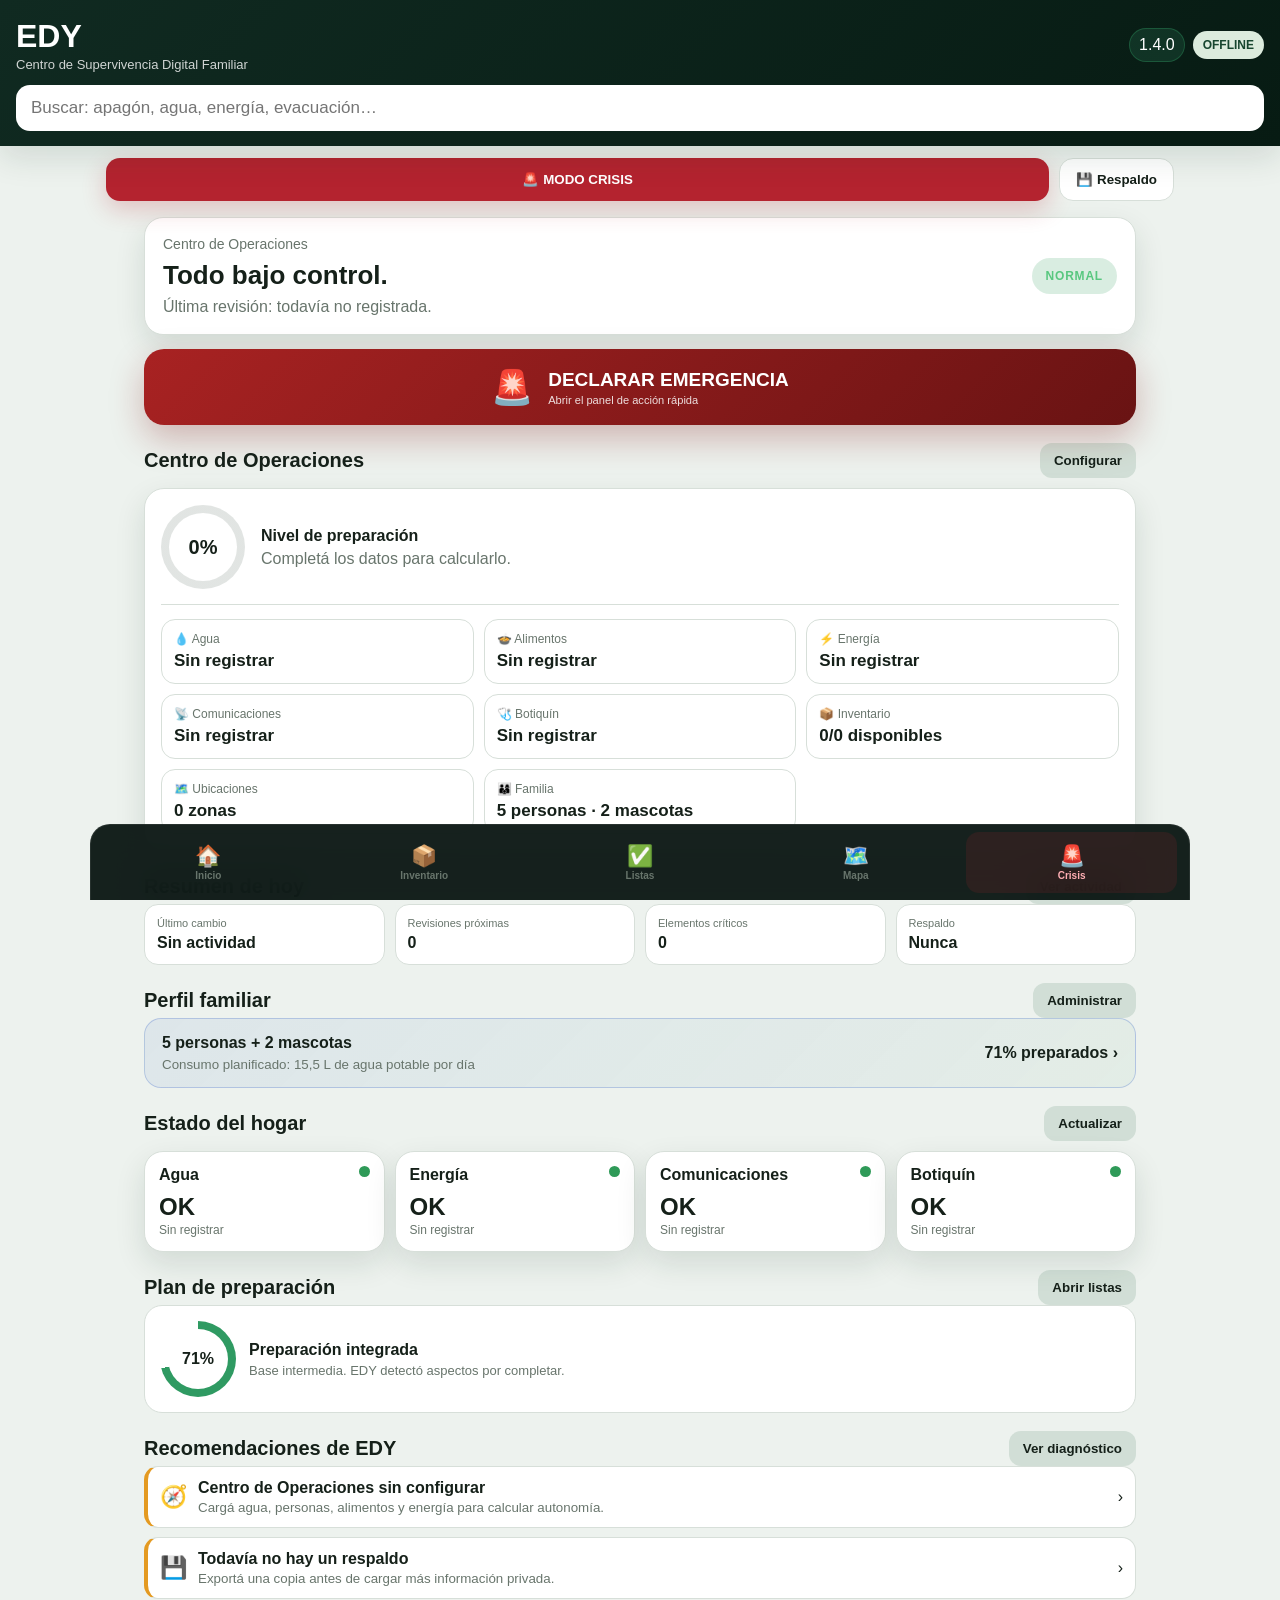
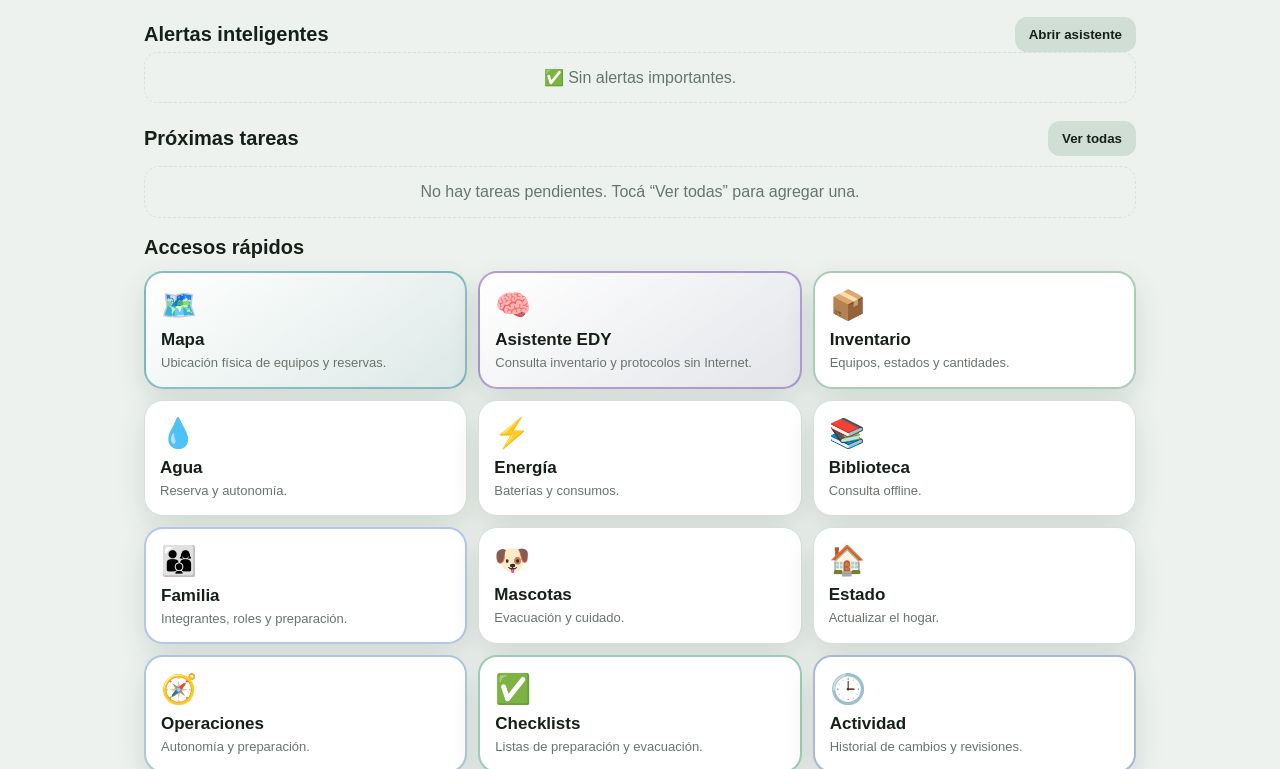
==== actualizar.html @ ef4c9039 "Add files via upload" ====
<!doctype html>
<html lang="es">
<head>
<meta charset="utf-8">
<meta name="viewport" content="width=device-width,initial-scale=1,viewport-fit=cover">
<meta name="theme-color" content="#102a21">
<title>Actualizar EDY</title>
<style>
:root{color-scheme:dark}*{box-sizing:border-box}body{margin:0;min-height:100vh;display:grid;place-items:center;background:#08140f;color:#edf5ef;font-family:system-ui,-apple-system,sans-serif;padding:24px}.box{width:min(620px,100%);background:#10231a;border:1px solid rgba(255,255,255,.12);border-radius:22px;padding:24px}.spin{font-size:48px;display:block;margin-bottom:12px}h1{margin:0 0 8px}p{color:#a9b8af;line-height:1.5}.bar{height:10px;background:rgba(255,255,255,.08);border-radius:999px;overflow:hidden;margin-top:18px}.bar span{display:block;height:100%;width:15%;background:#2f9a62;border-radius:999px;animation:move 1.2s infinite alternate}@keyframes move{to{width:100%}}button{width:100%;border:0;border-radius:13px;padding:13px;font-weight:800;background:#2f9a62;color:white;margin-top:15px}
</style>
</head>
<body>
<div class="box">
  <span class="spin">🔄</span>
  <h1>Actualizando EDY</h1>
  <p id="status">Limpiando solamente los archivos temporales. El inventario, el perfil familiar y los documentos privados no se borran.</p>
  <div class="bar"><span></span></div>
  <button id="retry" hidden onclick="run()">Reintentar</button>
</div>
<script>
async function run(){
 const status=document.getElementById('status'),retry=document.getElementById('retry');retry.hidden=true;
 try{
  if('serviceWorker' in navigator){
   const regs=await navigator.serviceWorker.getRegistrations();
   await Promise.all(regs.map(r=>r.unregister()));
  }
  if('caches' in window){
   const keys=await caches.keys();
   await Promise.all(keys.filter(k=>k.startsWith('edy-offline-v')).map(k=>caches.delete(k)));
  }
  status.textContent='Archivos temporales actualizados. Abriendo EDY…';
  setTimeout(()=>location.replace(`./?updated=${Date.now()}`),600);
 }catch(e){
  status.textContent='No se pudo completar automáticamente. Revisá la conexión y tocá Reintentar.';
  retry.hidden=false;
 }
}
run();
</script>
</body>
</html>
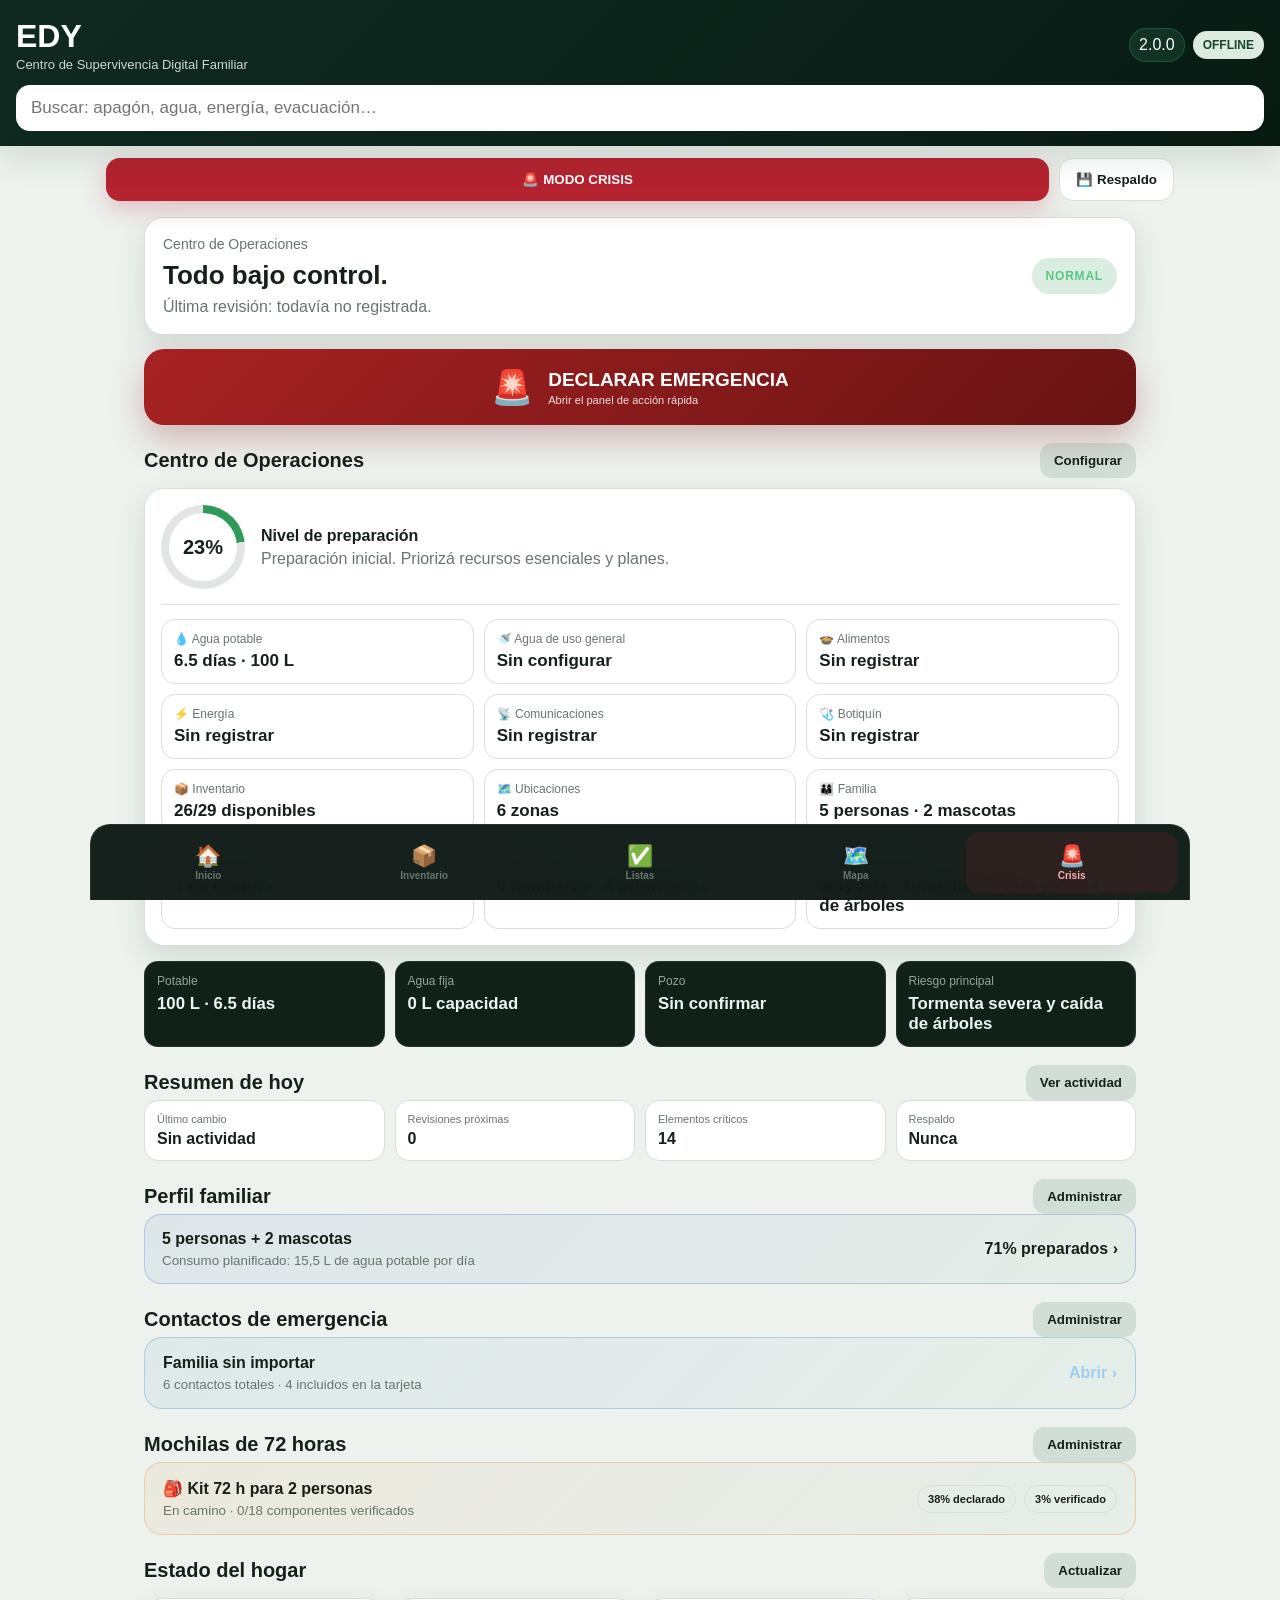
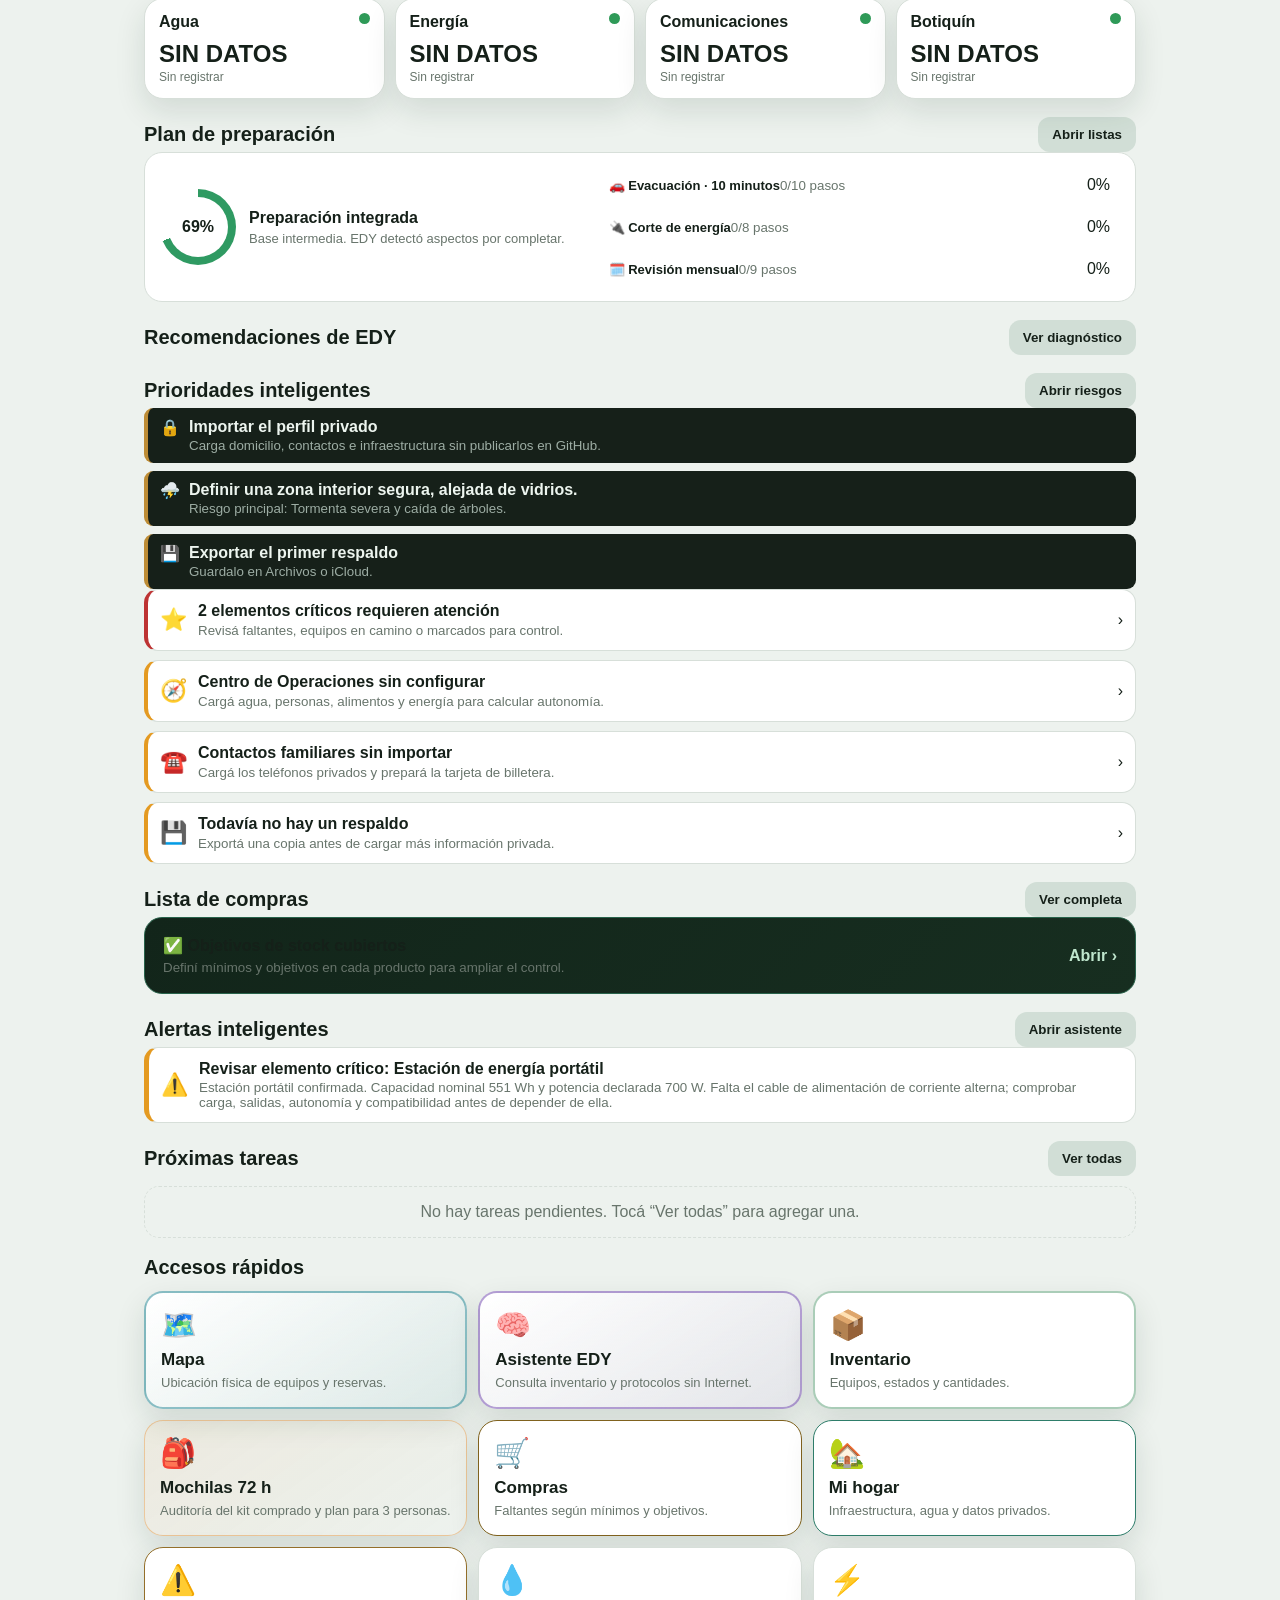
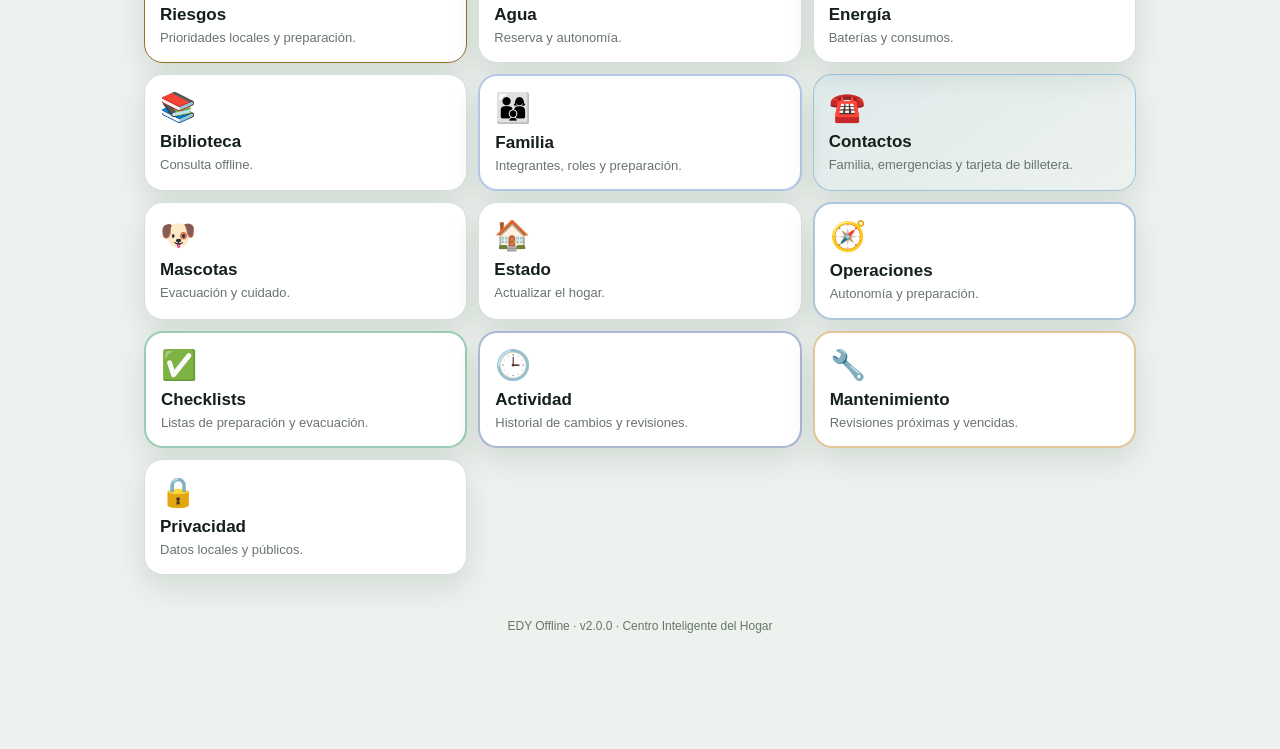
==== commit c369701d: "Add files via upload" ====
--- a/actualizar.html
+++ b/actualizar.html
@@ -13,7 +13,7 @@
 <div class="box">
   <span class="spin">🔄</span>
   <h1>Actualizando EDY</h1>
-  <p id="status">Limpiando solamente los archivos temporales. El inventario, el perfil familiar y los documentos privados no se borran.</p>
+  <p id="status">Limpiando solamente los archivos temporales. El inventario, los contactos privados, el perfil familiar y los documentos privados no se borran.</p>
   <div class="bar"><span></span></div>
   <button id="retry" hidden onclick="run()">Reintentar</button>
 </div>
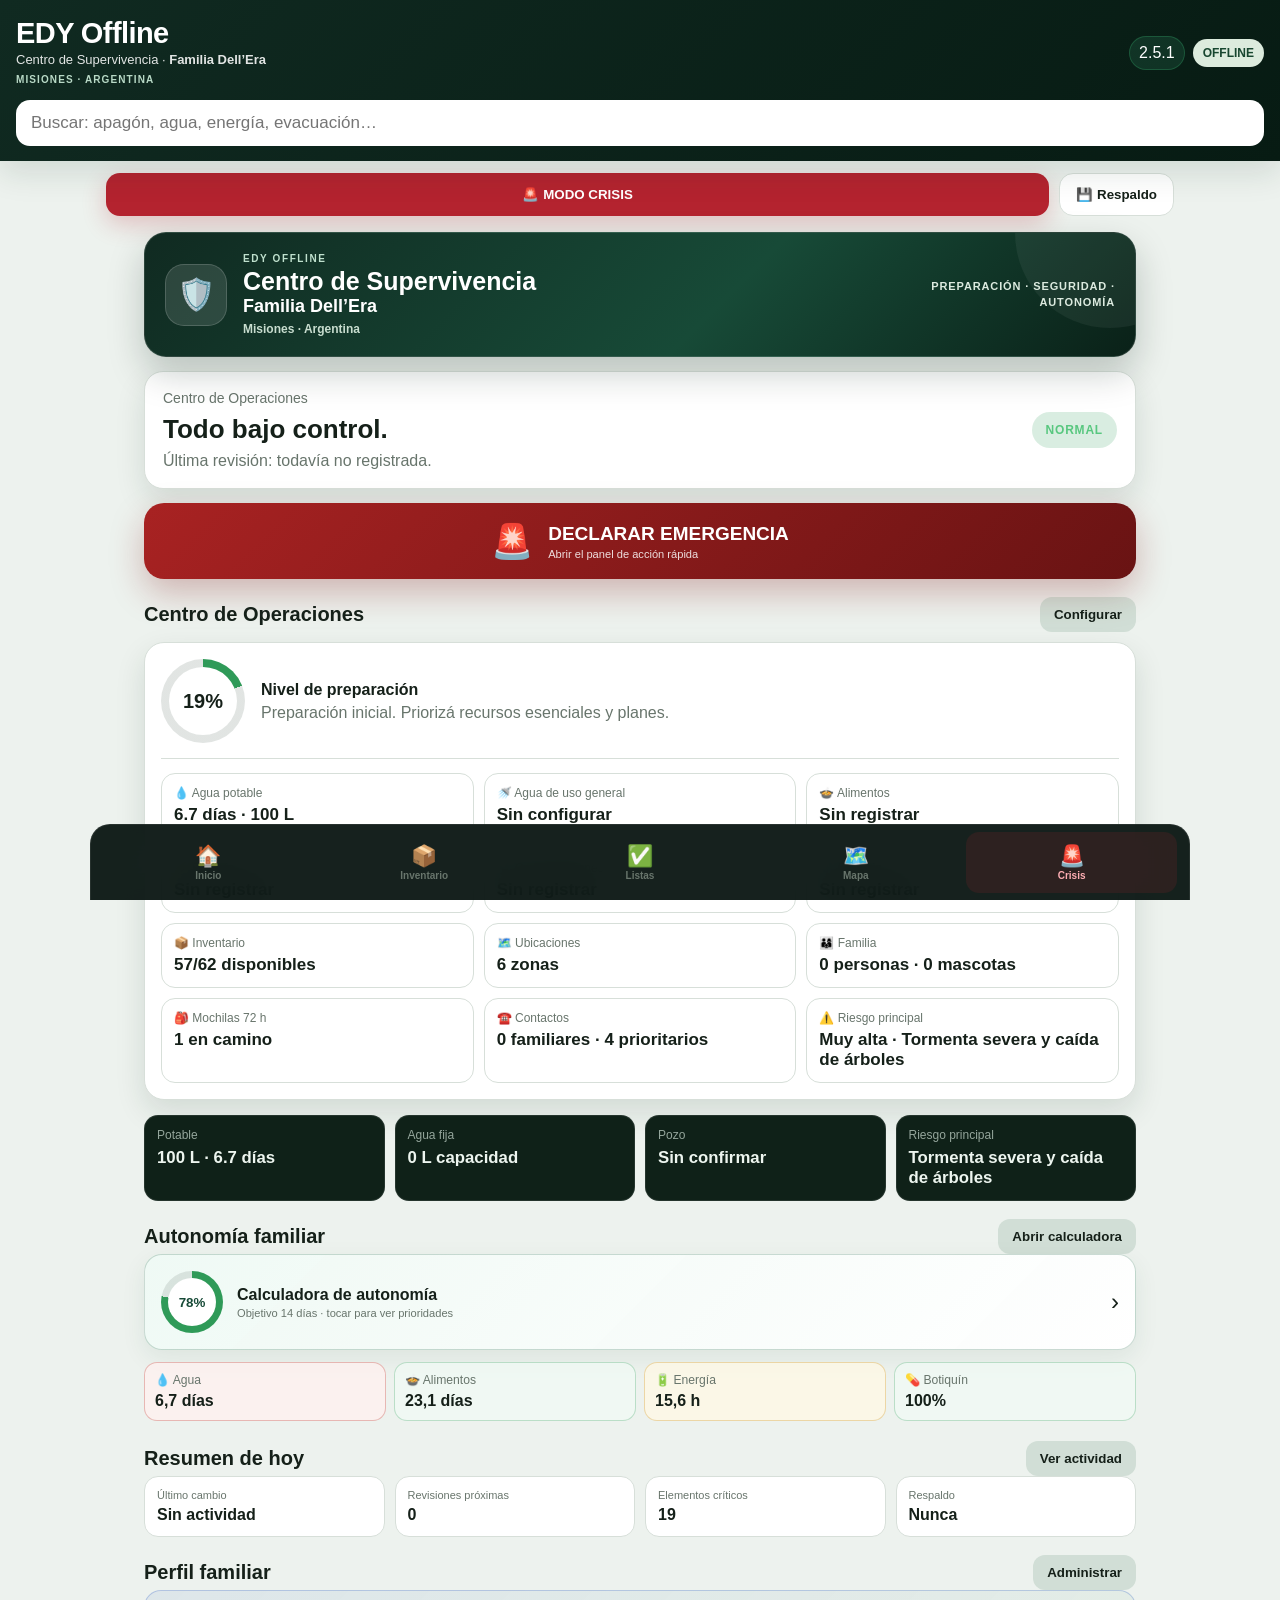
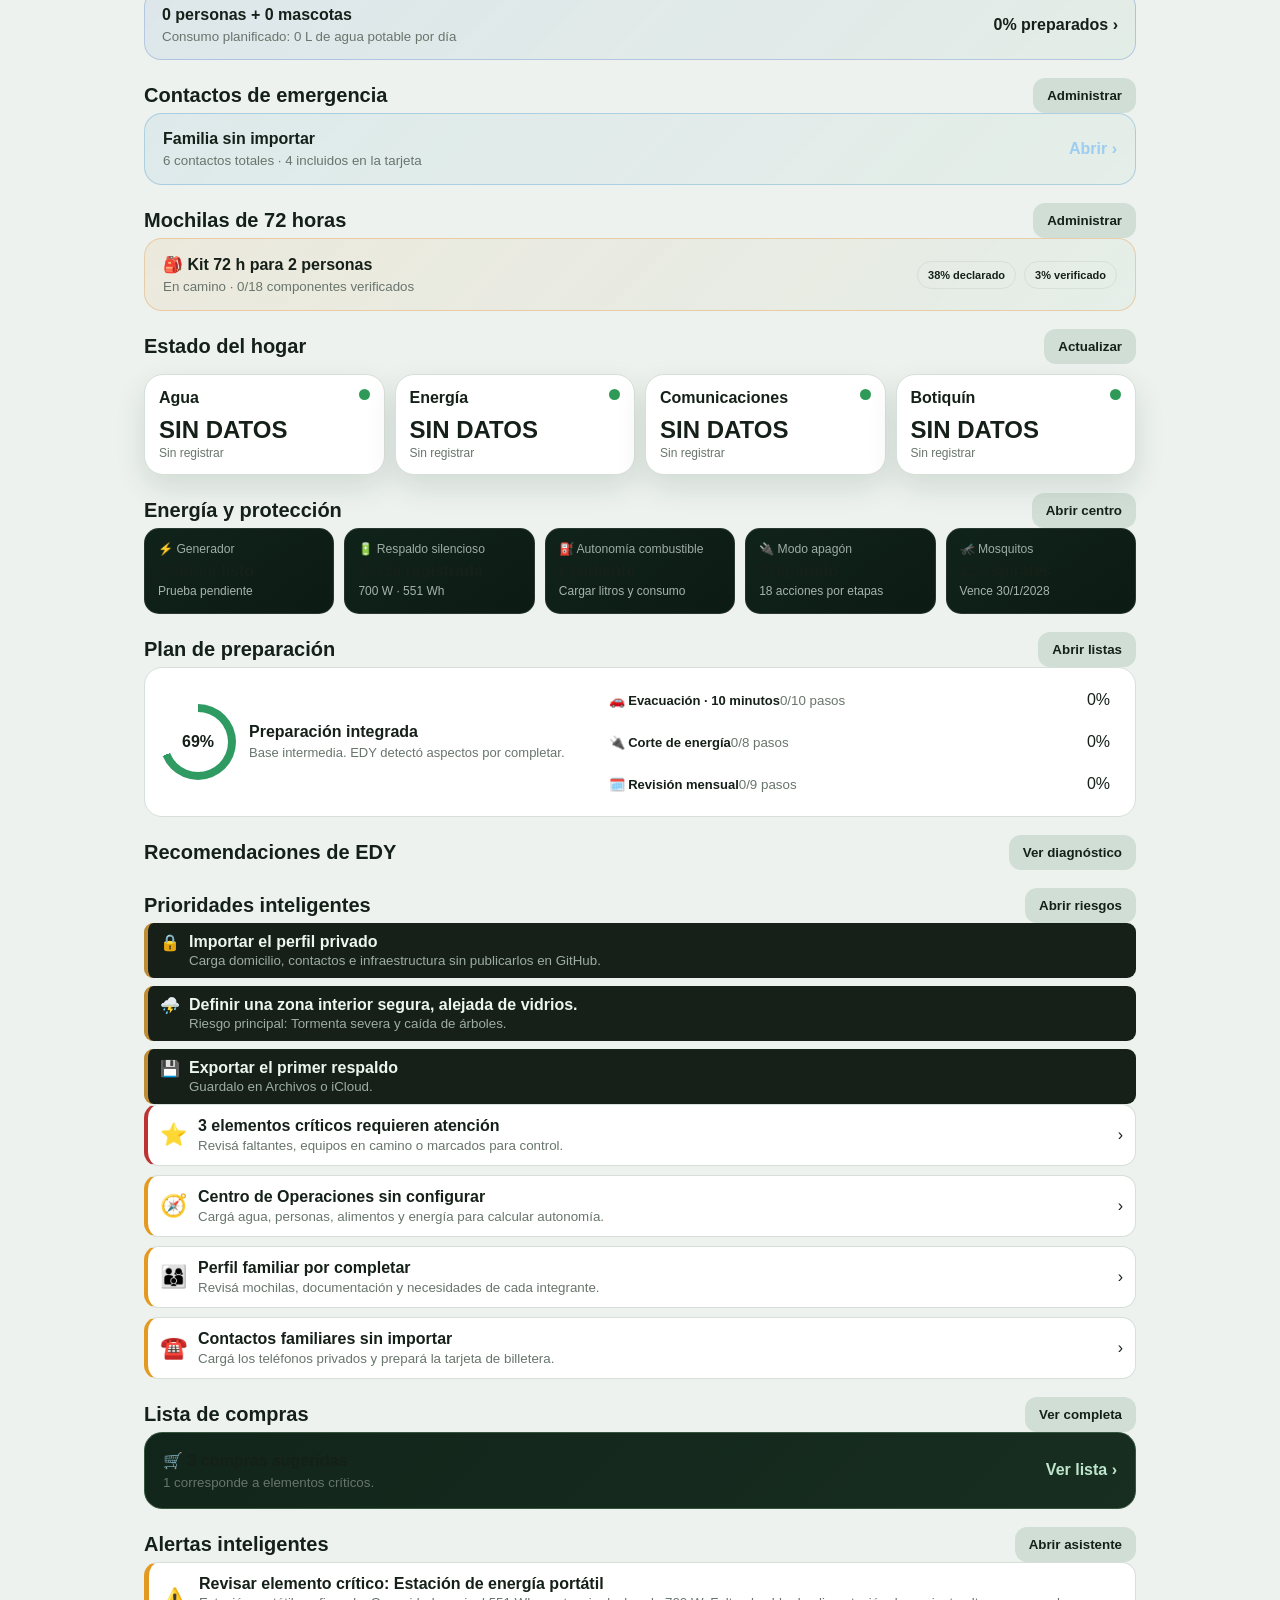
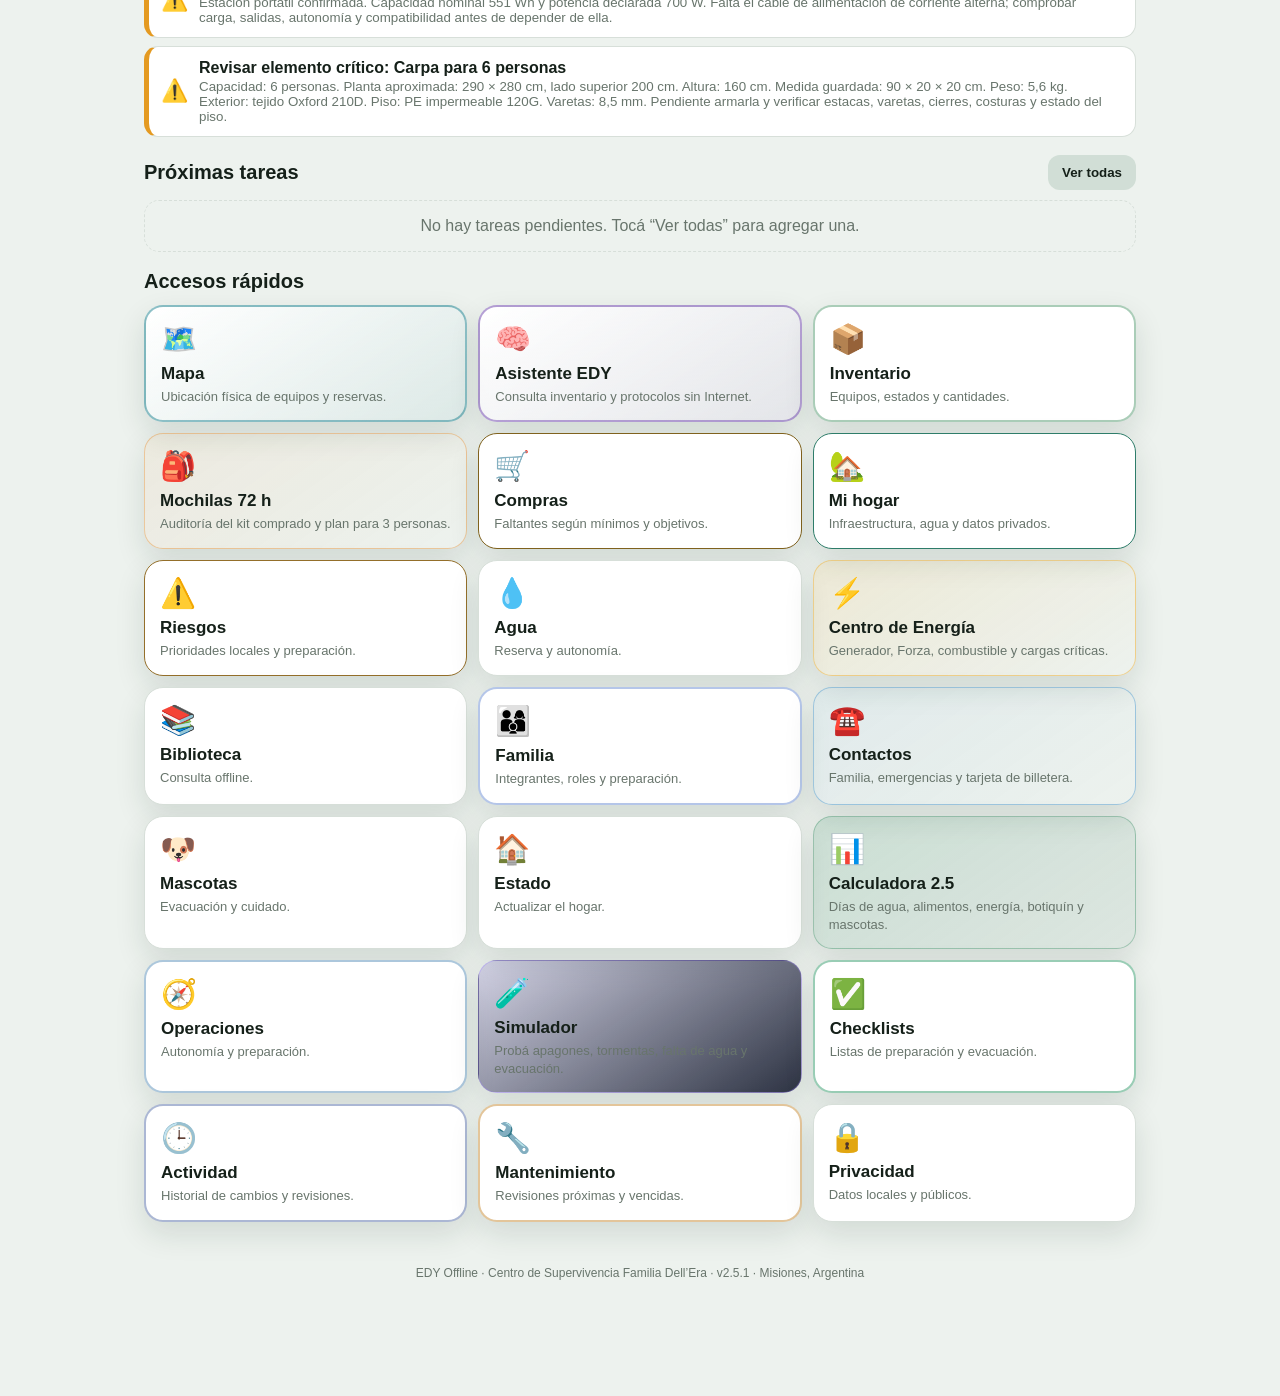
==== commit 9f293b13: "Add files via upload" ====
--- a/actualizar.html
+++ b/actualizar.html
@@ -4,7 +4,7 @@
 <meta charset="utf-8">
 <meta name="viewport" content="width=device-width,initial-scale=1,viewport-fit=cover">
 <meta name="theme-color" content="#102a21">
-<title>Actualizar EDY</title>
+<title>Actualizar EDY · Familia Dell’Era</title>
 <style>
 :root{color-scheme:dark}*{box-sizing:border-box}body{margin:0;min-height:100vh;display:grid;place-items:center;background:#08140f;color:#edf5ef;font-family:system-ui,-apple-system,sans-serif;padding:24px}.box{width:min(620px,100%);background:#10231a;border:1px solid rgba(255,255,255,.12);border-radius:22px;padding:24px}.spin{font-size:48px;display:block;margin-bottom:12px}h1{margin:0 0 8px}p{color:#a9b8af;line-height:1.5}.bar{height:10px;background:rgba(255,255,255,.08);border-radius:999px;overflow:hidden;margin-top:18px}.bar span{display:block;height:100%;width:15%;background:#2f9a62;border-radius:999px;animation:move 1.2s infinite alternate}@keyframes move{to{width:100%}}button{width:100%;border:0;border-radius:13px;padding:13px;font-weight:800;background:#2f9a62;color:white;margin-top:15px}
 </style>
@@ -12,7 +12,7 @@
 <body>
 <div class="box">
   <span class="spin">🔄</span>
-  <h1>Actualizando EDY</h1>
+  <h1>Actualizando EDY</h1><p><strong>Centro de Supervivencia · Familia Dell’Era</strong><br>Misiones · Argentina</p>
   <p id="status">Limpiando solamente los archivos temporales. El inventario, los contactos privados, el perfil familiar y los documentos privados no se borran.</p>
   <div class="bar"><span></span></div>
   <button id="retry" hidden onclick="run()">Reintentar</button>
